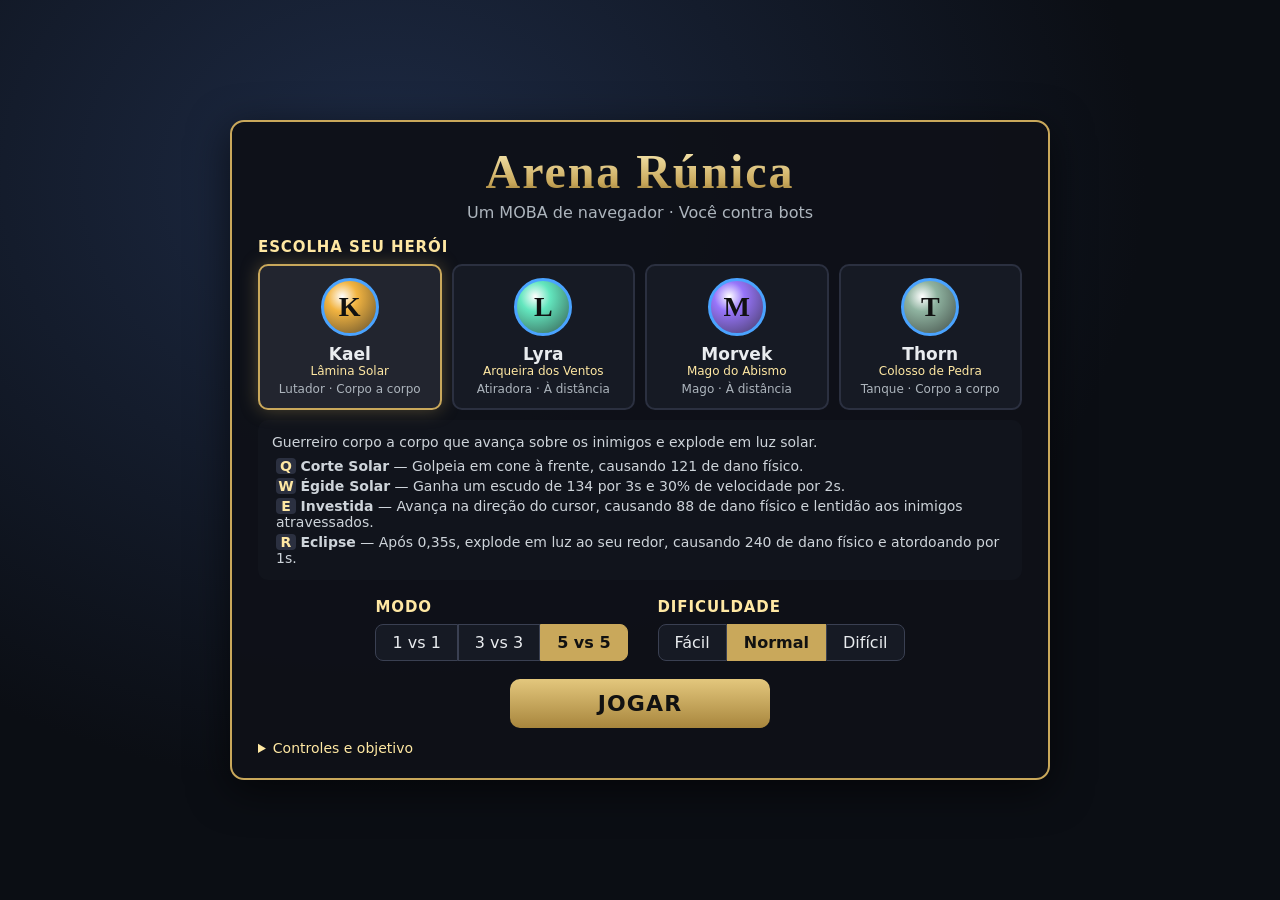
==== index.html @ 968e6e17 "Cria Arena Rúnica: MOBA de navegador contra bots Jogo em HTML5 Canvas sem dependências: mapa com 3 r" ====
<!doctype html>
<html lang="pt-BR">
<head>
  <meta charset="utf-8">
  <meta name="viewport" content="width=device-width, initial-scale=1">
  <title>Arena Rúnica</title>
  <link rel="stylesheet" href="style.css">
</head>
<body>
  <canvas id="game"></canvas>

  <div id="menu" class="overlay">
    <div class="panel menu-panel">
      <h1 class="logo">Arena Rúnica</h1>
      <p class="subtitle">Um MOBA de navegador · Você contra bots</p>

      <h3>Escolha seu herói</h3>
      <div id="heroes" class="heroes"></div>
      <div id="hero-detail" class="hero-detail"></div>

      <div class="options">
        <div>
          <h3>Modo</h3>
          <div class="seg">
            <button data-size="1">1 vs 1</button>
            <button data-size="3">3 vs 3</button>
            <button data-size="5">5 vs 5</button>
          </div>
        </div>
        <div>
          <h3>Dificuldade</h3>
          <div class="seg">
            <button data-diff="facil">Fácil</button>
            <button data-diff="normal">Normal</button>
            <button data-diff="dificil">Difícil</button>
          </div>
        </div>
      </div>

      <button id="play" class="big">JOGAR</button>

      <details class="controls">
        <summary>Controles e objetivo</summary>
        <p><b>Objetivo:</b> avance pelas rotas com suas tropas, derrube as torres inimigas e destrua o <b>Núcleo</b> vermelho no canto superior direito.</p>
        <ul>
          <li><b>Botão direito</b> — mover / atacar (no chão, inimigo ou minimapa)</li>
          <li><b>Q W E R</b> — habilidades (miram no cursor; R libera no nível 6)</li>
          <li><b>D</b> Lampejo · <b>F</b> Cura</li>
          <li><b>A</b> + clique esquerdo — mover atacando · <b>S</b> — parar</li>
          <li><b>B</b> — voltar à base · <b>P</b> — loja · <b>1–6</b> — usar item</li>
          <li><b>Tab</b> — placar · <b>Y</b> — travar/destravar câmera · <b>Espaço</b> — centralizar</li>
          <li><b>Esc</b> — pausar</li>
        </ul>
        <p>Dica: dê o último golpe nas tropas para ganhar ouro, e não fique sob a torre inimiga sem tropas aliadas na frente!</p>
      </details>
    </div>
  </div>

  <div id="shop" class="overlay hidden">
    <div class="panel shop-panel">
      <div class="shop-head">
        <h2>Loja</h2>
        <div class="gold"><span class="coin"></span><span id="shop-gold">0</span></div>
        <button id="shop-close">Fechar (P)</button>
      </div>
      <p id="shop-status"></p>
      <div id="shop-items" class="shop-items"></div>
      <h3>Inventário</h3>
      <div id="shop-inv" class="shop-inv"></div>
    </div>
  </div>

  <div id="score" class="overlay hidden"></div>

  <div id="pause" class="overlay hidden">
    <div class="panel small">
      <h2>Jogo pausado</h2>
      <div class="row"><button id="resume" class="big">Continuar</button><button id="quit">Sair para o menu</button></div>
    </div>
  </div>

  <div id="end" class="overlay hidden"></div>
  <div id="toast"></div>

  <script src="js/util.js"></script>
  <script src="js/data.js"></script>
  <script src="js/game.js"></script>
  <script src="js/ai.js"></script>
  <script src="js/render.js"></script>
  <script src="js/ui.js"></script>
  <script src="js/main.js"></script>
</body>
</html>
---- style.css ----
:root {
  --gold: #c9a85b;
  --gold-light: #ffe8a3;
  --bg: #0b0e14;
  --panel: rgba(14, 16, 24, 0.95);
  --text: #e9ecef;
  --muted: #adb5bd;
}
* { box-sizing: border-box; }
html, body { margin: 0; height: 100%; overflow: hidden; background: var(--bg); color: var(--text); font-family: system-ui, -apple-system, 'Segoe UI', sans-serif; }
canvas { display: block; }
button { font: inherit; cursor: pointer; }

.overlay { position: fixed; inset: 0; display: flex; align-items: center; justify-content: center; background: rgba(5, 7, 12, 0.6); padding: 16px; overflow-y: auto; }
#menu { background: radial-gradient(ellipse at 30% 20%, #1d2a44 0%, #0b0e14 60%), #0b0e14; }
.hidden { display: none !important; }

.panel { background: var(--panel); border: 2px solid var(--gold); border-radius: 14px; padding: 22px 26px; box-shadow: 0 10px 40px rgba(0,0,0,0.6); max-width: 100%; margin: auto; }
.panel.small { text-align: center; }
.panel.wide { width: 860px; }
.menu-panel { width: 820px; }
.panel h2, .panel h3 { margin: 10px 0 8px; color: var(--gold-light); }
.panel h3 { font-size: 15px; text-transform: uppercase; letter-spacing: 0.06em; }

.logo { font-family: Georgia, 'Times New Roman', serif; font-size: 48px; margin: 0; text-align: center; letter-spacing: 0.04em;
  background: linear-gradient(180deg, #fff3bf, #c9a85b 70%, #8a6d2c); -webkit-background-clip: text; background-clip: text; color: transparent; }
.subtitle { text-align: center; color: var(--muted); margin: 4px 0 16px; }

.heroes { display: grid; grid-template-columns: repeat(4, 1fr); gap: 10px; }
.hero-card { background: #161a24; border: 2px solid #2b3040; border-radius: 10px; padding: 12px 8px; color: var(--text); text-align: center; transition: transform .1s, border-color .1s; }
.hero-card:hover { transform: translateY(-2px); border-color: #5c6377; }
.hero-card.selected { border-color: var(--gold); background: #22252f; box-shadow: 0 0 18px rgba(201,168,91,0.35); }
.hero-icon { width: 58px; height: 58px; border-radius: 50%; margin: 0 auto 8px; display: flex; align-items: center; justify-content: center;
  font: bold 28px Georgia, serif; color: #111; background: radial-gradient(circle at 35% 30%, #fff 0, var(--c) 30%, #222 130%); border: 3px solid #4aa3ff; }
.hero-name { font-weight: 700; font-size: 17px; }
.hero-title { color: var(--gold-light); font-size: 12px; }
.hero-role { color: var(--muted); font-size: 12px; margin-top: 4px; }
.hero-detail { background: #11141c; border-radius: 10px; padding: 10px 14px; margin-top: 10px; font-size: 14px; min-height: 120px; }
.hero-detail p { margin: 4px 0 8px; color: #ced4da; }
.hero-detail ul { margin: 0; padding-left: 4px; list-style: none; }
.hero-detail li { margin: 4px 0; color: #ced4da; }
.key { display: inline-block; width: 20px; text-align: center; background: #2b3040; border-radius: 4px; color: var(--gold-light); }

.options { display: flex; gap: 30px; justify-content: center; flex-wrap: wrap; margin-top: 8px; }
.seg { display: flex; gap: 0; }
.seg button { background: #161a24; color: var(--text); border: 1px solid #3a4052; padding: 8px 16px; }
.seg button:first-child { border-radius: 8px 0 0 8px; }
.seg button:last-child { border-radius: 0 8px 8px 0; }
.seg button.selected { background: var(--gold); color: #111; border-color: var(--gold); font-weight: 700; }

button.big, .row button { background: linear-gradient(180deg, #e3c77d, #a8863d); color: #111; border: none; border-radius: 10px; padding: 12px 28px; font-weight: 800; font-size: 18px; letter-spacing: 0.05em; }
#play { display: block; margin: 18px auto 6px; width: 260px; font-size: 22px; }
button.big:hover, .row button:hover { filter: brightness(1.1); }
.row { display: flex; gap: 12px; justify-content: center; margin-top: 16px; flex-wrap: wrap; }
.row button:not(.big) { background: #2b3040; color: var(--text); }

.controls { margin-top: 12px; color: #ced4da; font-size: 14px; }
.controls summary { cursor: pointer; color: var(--gold-light); }
.controls ul { padding-left: 18px; }

/* Loja */
.shop-panel { width: 760px; }
.shop-head { display: flex; align-items: center; gap: 16px; }
.shop-head h2 { margin: 0; flex: 1; }
.gold { display: flex; align-items: center; gap: 6px; font-size: 20px; font-weight: 700; color: #ffd43b; }
.coin { width: 16px; height: 16px; border-radius: 50%; background: #fcc419; box-shadow: inset -2px -2px 0 #e67700; }
#shop-close { background: #2b3040; color: var(--text); border: none; border-radius: 8px; padding: 8px 14px; }
#shop-status.ok { color: #8ce99a; }
#shop-status.warn { color: #ffa94d; }
.shop-items { display: grid; grid-template-columns: repeat(auto-fill, minmax(230px, 1fr)); gap: 8px; max-height: 50vh; overflow-y: auto; padding-right: 4px; }
.item { display: flex; align-items: center; gap: 10px; background: #161a24; border: 1px solid #2b3040; border-radius: 8px; padding: 8px; color: var(--text); text-align: left; }
.item:hover { border-color: var(--gold); }
.item.disabled { opacity: 0.45; }
.item-icon { width: 38px; height: 38px; flex: none; border-radius: 6px; display: flex; align-items: center; justify-content: center; font-weight: 800;
  background: linear-gradient(135deg, var(--c), #111 160%); border: 2px solid var(--gold); color: #fff; text-shadow: 0 1px 2px #000; }
.item-info { flex: 1; min-width: 0; }
.item-name { font-weight: 700; font-size: 14px; }
.item-stats { font-size: 12px; color: var(--muted); }
.item-cost { color: #ffd43b; font-weight: 700; }
.shop-inv { display: flex; gap: 8px; flex-wrap: wrap; }
.inv-slot { width: 100px; height: 78px; background: #11141c; border: 1px dashed #3a4052; border-radius: 8px; display: flex; flex-direction: column; align-items: center; justify-content: center; gap: 6px; }
.sell { background: #3b2a2a; color: #ffc9c9; border: none; border-radius: 6px; font-size: 11px; padding: 3px 6px; }

/* Placar */
table { width: 100%; border-collapse: collapse; font-size: 14px; margin-bottom: 8px; }
th { text-align: left; color: var(--muted); font-weight: 500; border-bottom: 1px solid #2b3040; padding: 4px 6px; }
td { padding: 5px 6px; border-bottom: 1px solid #1c2030; }
tr.me td { background: rgba(105, 219, 124, 0.08); }
td small { color: var(--muted); }
.dot { display: inline-block; width: 10px; height: 10px; border-radius: 50%; margin-right: 6px; }
.mini { display: inline-flex; width: 22px; height: 22px; align-items: center; justify-content: center; font-size: 10px; font-weight: 700; border-radius: 4px; margin-right: 2px;
  background: linear-gradient(135deg, var(--c), #111 160%); color: #fff; }
#score { background: rgba(5, 7, 12, 0.45); pointer-events: none; }

#end h1 { text-align: center; font-family: Georgia, serif; font-size: 56px; margin: 0; }
#end h1.win { color: #74c0fc; }
#end h1.lose { color: #ff8787; }
#end p { text-align: center; color: var(--muted); }

#toast { position: fixed; left: 50%; top: 64px; transform: translateX(-50%); background: rgba(14,16,24,0.92); border: 1px solid var(--gold); color: var(--gold-light);
  padding: 8px 16px; border-radius: 8px; font-size: 14px; pointer-events: none; opacity: 0; transition: opacity .2s; z-index: 10; }
#toast.show { opacity: 1; }

@media (max-width: 720px) {
  .heroes { grid-template-columns: repeat(2, 1fr); }
  .logo { font-size: 34px; }
}
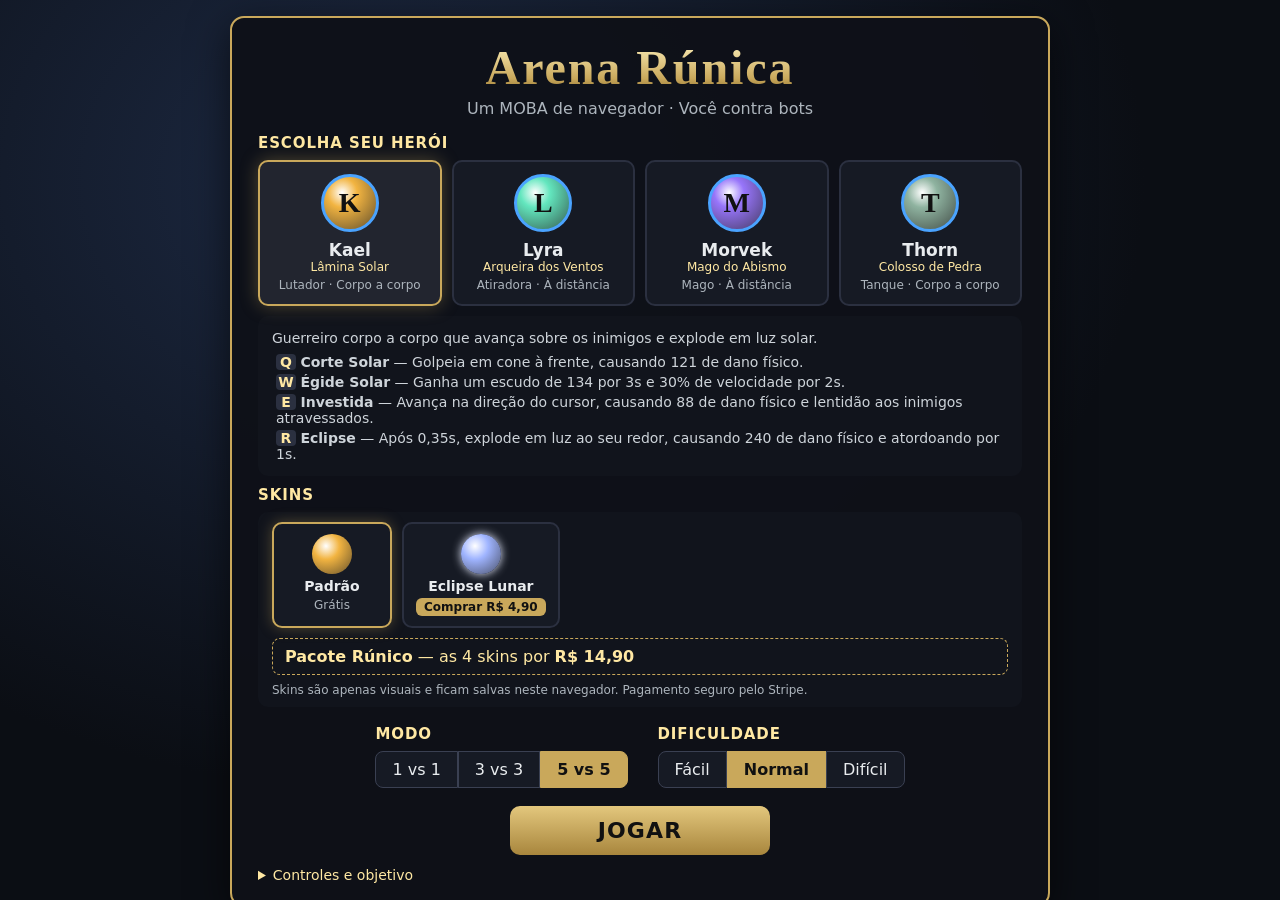
==== commit 1a3a661f: "Adiciona skins pagas via Stripe Payment Links Uma skin por herói (R$ 4,90) e o Pacote Rúnico (R$ 14," ====
--- a/index.html
+++ b/index.html
@@ -17,6 +17,9 @@
       <h3>Escolha seu herói</h3>
       <div id="heroes" class="heroes"></div>
       <div id="hero-detail" class="hero-detail"></div>
+
+      <h3>Skins</h3>
+      <div id="skins" class="skins"></div>
 
       <div class="options">
         <div>
@@ -84,6 +87,7 @@
 
   <script src="js/util.js"></script>
   <script src="js/data.js"></script>
+  <script src="js/skins.js"></script>
   <script src="js/game.js"></script>
   <script src="js/ai.js"></script>
   <script src="js/render.js"></script>
--- a/style.css
+++ b/style.css
@@ -105,3 +105,19 @@
   .heroes { grid-template-columns: repeat(2, 1fr); }
   .logo { font-size: 34px; }
 }
+
+/* Skins */
+.skins { background: #11141c; border-radius: 10px; padding: 10px 14px; }
+.skin-list { display: flex; flex-wrap: wrap; gap: 10px; }
+.skin-card { display: flex; flex-direction: column; align-items: center; gap: 4px; min-width: 120px; padding: 10px 12px; background: #161a24;
+  border: 2px solid #2b3040; border-radius: 10px; color: var(--text); text-decoration: none; transition: border-color .1s, transform .1s; }
+.skin-card:hover { border-color: #5c6377; transform: translateY(-2px); }
+.skin-card.selected { border-color: var(--gold); box-shadow: 0 0 14px rgba(201,168,91,0.35); }
+.skin-swatch { width: 40px; height: 40px; border-radius: 50%; background: radial-gradient(circle at 35% 30%, #fff 0, var(--c) 35%, #222 130%);
+  box-shadow: 0 0 10px var(--a, transparent); }
+.skin-name { font-weight: 600; font-size: 14px; }
+.skin-tag { font-size: 12px; color: var(--muted); }
+.skin-tag.buy { color: #111; background: var(--gold); border-radius: 6px; padding: 2px 8px; font-weight: 700; }
+.bundle { display: block; margin-top: 10px; padding: 8px 12px; border: 1px dashed var(--gold); border-radius: 8px; color: var(--gold-light); text-decoration: none; }
+.bundle:hover { background: rgba(201,168,91,0.08); }
+.skin-note { margin: 8px 0 0; font-size: 12px; color: var(--muted); }
